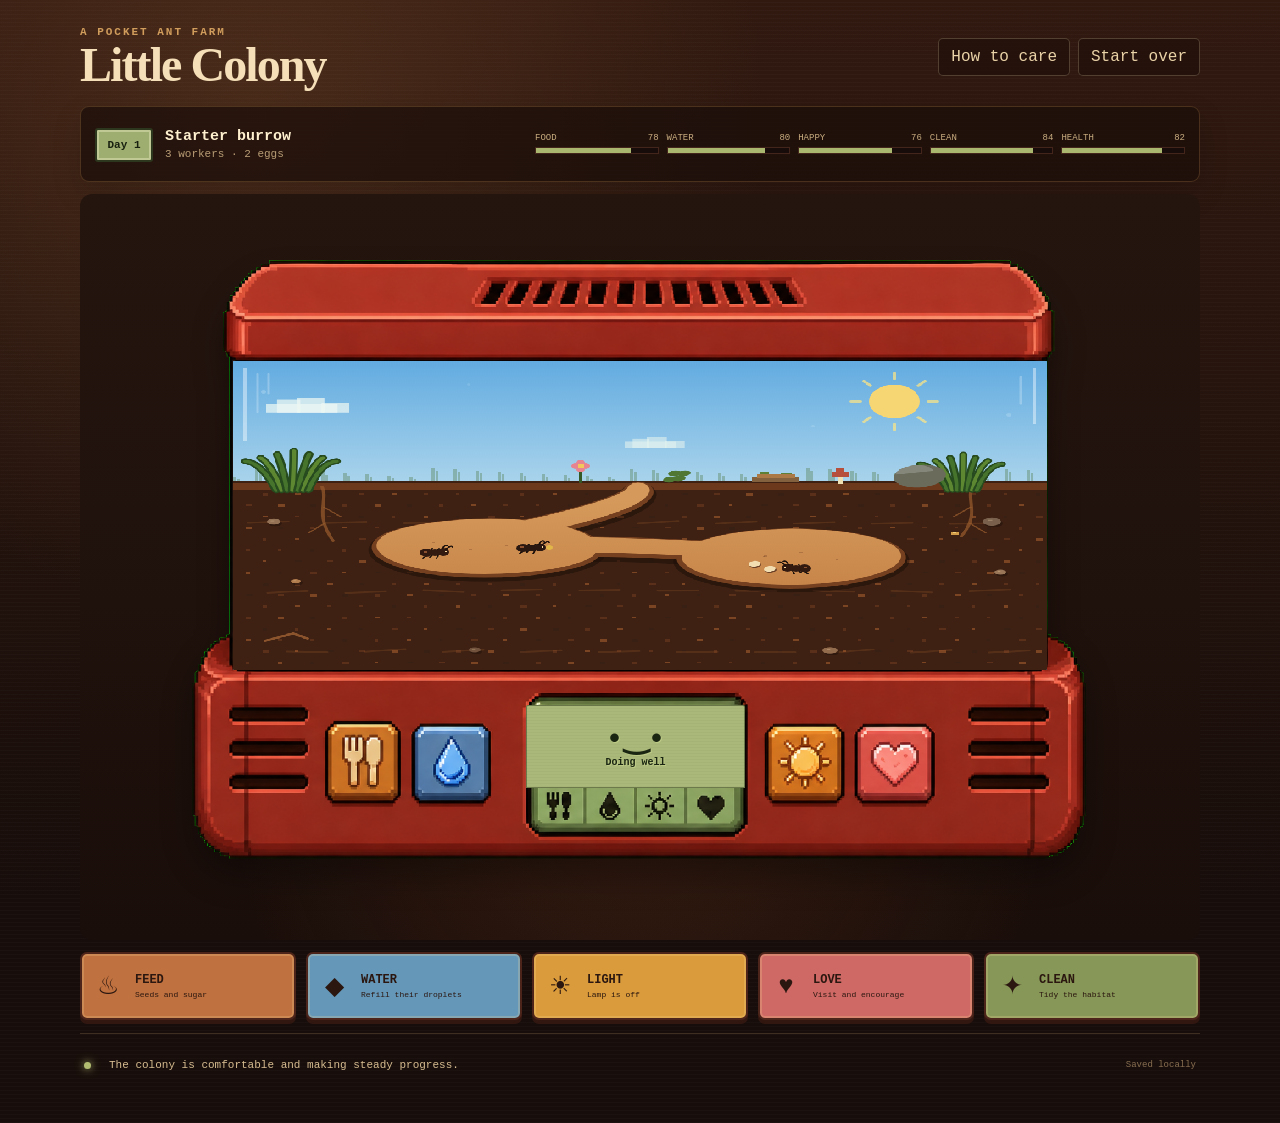
==== ant-farm/index.html @ 28a612d4 "Add interactive ant farm and fish tank" ====
<!doctype html>
<html lang="en">
<head>
  <meta charset="utf-8">
  <meta name="viewport" content="width=device-width, initial-scale=1">
  <meta name="theme-color" content="#27150f">
  <title>Little Colony</title>
  <link rel="stylesheet" href="styles.css">
</head>
<body>
  <main class="game" aria-labelledby="game-title">
    <header class="game-header">
      <div>
        <p class="eyebrow">A pocket ant farm</p>
        <h1 id="game-title">Little Colony</h1>
      </div>
      <div class="header-actions">
        <button class="text-button" id="help-button" type="button">How to care</button>
        <button class="text-button danger" id="reset-button" type="button">Start over</button>
      </div>
    </header>

    <section class="status-strip" aria-label="Colony status">
      <div class="colony-summary">
        <span class="day-badge" id="day-label">Day 1</span>
        <div>
          <strong id="stage-label">Starter burrow</strong>
          <span id="population-label">3 workers · 2 eggs</span>
        </div>
      </div>
      <div class="meters" id="meters"></div>
    </section>

    <section class="machine-wrap" aria-label="Interactive ant habitat">
      <div class="machine" id="machine">
        <canvas id="habitat" width="960" height="550" aria-label="Animated ant colony habitat"></canvas>

        <div class="lcd" aria-live="polite">
          <span class="lcd-face" id="lcd-face">•ᴗ•</span>
          <span class="lcd-message" id="lcd-message">The colony is settling in.</span>
        </div>

        <button class="machine-button food-button" data-action="feed" type="button" aria-label="Feed the ants">
          <span>Feed</span>
        </button>
        <button class="machine-button water-button" data-action="water" type="button" aria-label="Give the ants water">
          <span>Water</span>
        </button>
        <button class="machine-button light-button" data-action="light" type="button" aria-label="Toggle the habitat lamp" aria-pressed="false">
          <span>Light</span>
        </button>
        <button class="machine-button love-button" data-action="love" type="button" aria-label="Give the colony attention">
          <span>Love</span>
        </button>
      </div>
    </section>

    <section class="care-dock" aria-label="Care controls">
      <button class="care-card food" data-action="feed" type="button">
        <span class="care-icon">♨</span>
        <span><strong>Feed</strong><small>Seeds and sugar</small></span>
      </button>
      <button class="care-card water" data-action="water" type="button">
        <span class="care-icon">◆</span>
        <span><strong>Water</strong><small>Refill their droplets</small></span>
      </button>
      <button class="care-card light" data-action="light" type="button" aria-pressed="false">
        <span class="care-icon">☀</span>
        <span><strong>Light</strong><small id="light-note">Lamp is off</small></span>
      </button>
      <button class="care-card love" data-action="love" type="button">
        <span class="care-icon">♥</span>
        <span><strong>Love</strong><small>Visit and encourage</small></span>
      </button>
      <button class="care-card clean" data-action="clean" type="button">
        <span class="care-icon">✦</span>
        <span><strong>Clean</strong><small>Tidy the habitat</small></span>
      </button>
    </section>

    <section class="journal" aria-live="polite">
      <span class="journal-dot" aria-hidden="true"></span>
      <p id="journal-message">Your tiny colony has arrived. Keep their needs balanced and they will build.</p>
      <span class="save-note" id="save-note">Saved locally</span>
    </section>
  </main>

  <dialog id="help-dialog">
    <form method="dialog" class="dialog-card">
      <button class="dialog-close" value="close" aria-label="Close">×</button>
      <p class="eyebrow">Field notes</p>
      <h2>Caring for your colony</h2>
      <p>Keep food, water, happiness, and cleanliness balanced. Healthy ants dig new chambers, raise larvae, and grow the colony.</p>
      <ul>
        <li><strong>Day and night are automatic.</strong> Ants work by day and slow down to rest at night.</li>
        <li><strong>The lamp is optional.</strong> It gives a small warmth boost at night, but leaving it on too long makes the habitat dry.</li>
        <li><strong>Your progress saves automatically.</strong> The colony also changes gently while you are away.</li>
        <li><strong>Watch the glass.</strong> Food carrying, eggs, larvae, tunnel growth, sleeping, and winged ants all appear inside the habitat.</li>
      </ul>
      <button class="primary-button" value="close">Visit the colony</button>
    </form>
  </dialog>

  <script src="game.js"></script>
</body>
</html>
---- ant-farm/styles.css ----
:root {
  color-scheme: dark;
  --ink: #2b1710;
  --cream: #f4dfb8;
  --paper: #dac28f;
  --red: #a93625;
  --deep-red: #5d1716;
  --gold: #e4a73e;
  --blue: #5195be;
  --green: #7e9250;
  --pink: #df6c70;
  --shadow: rgba(24, 8, 5, .44);
}

* { box-sizing: border-box; }

html { min-height: 100%; }

body {
  min-height: 100vh;
  margin: 0;
  color: var(--cream);
  font-family: "Courier New", ui-monospace, monospace;
  background:
    radial-gradient(circle at 20% 10%, rgba(209, 139, 77, .17), transparent 32rem),
    repeating-linear-gradient(0deg, rgba(255,255,255,.018) 0 1px, transparent 1px 4px),
    linear-gradient(#311910, #170d0a 80%);
}

button { font: inherit; }

.game {
  width: min(1120px, calc(100% - 24px));
  margin: 0 auto;
  padding: 26px 0 40px;
}

.game-header,
.status-strip,
.journal {
  display: flex;
  align-items: center;
  justify-content: space-between;
  gap: 18px;
}

.game-header { margin-bottom: 18px; }

.eyebrow {
  margin: 0 0 4px;
  color: #d19d5c;
  font-size: 11px;
  font-weight: 700;
  letter-spacing: .18em;
  text-transform: uppercase;
}

h1, h2, p { margin-top: 0; }

h1 {
  margin-bottom: 0;
  font-family: Georgia, serif;
  font-size: clamp(30px, 5vw, 48px);
  line-height: .95;
  letter-spacing: -.04em;
}

.header-actions { display: flex; gap: 8px; }

.text-button {
  border: 1px solid rgba(244, 223, 184, .22);
  border-radius: 5px;
  padding: 9px 12px;
  color: #ead3a7;
  background: rgba(33, 16, 11, .72);
  cursor: pointer;
}

.text-button:hover,
.text-button:focus-visible { border-color: #d19d5c; color: #fff2d7; }
.text-button.danger:hover { border-color: #d87067; }

.status-strip {
  min-height: 76px;
  margin-bottom: 12px;
  padding: 12px 14px;
  border: 1px solid rgba(229, 170, 91, .21);
  border-radius: 9px;
  background: rgba(28, 14, 10, .74);
  box-shadow: 0 12px 30px rgba(0,0,0,.14);
}

.colony-summary { display: flex; align-items: center; gap: 12px; min-width: 235px; }
.colony-summary strong, .colony-summary span { display: block; }
.colony-summary strong { color: #fff0cf; font-size: 15px; }
.colony-summary span { margin-top: 3px; color: #b99d75; font-size: 11px; }

.day-badge {
  min-width: 58px;
  border: 2px solid #2d371d;
  border-radius: 3px;
  padding: 9px 5px;
  color: #18200f !important;
  background: #9eae70;
  box-shadow: inset 0 0 0 2px #c0c993;
  font-size: 11px !important;
  font-weight: 700;
  text-align: center;
}

.meters {
  display: grid;
  grid-template-columns: repeat(5, minmax(74px, 1fr));
  width: min(650px, 100%);
  gap: 8px;
}

.meter { min-width: 0; }
.meter-label { display: flex; justify-content: space-between; color: #c9ad80; font-size: 9px; text-transform: uppercase; }
.meter-track { height: 7px; margin-top: 4px; border: 1px solid #44251b; background: #170c09; overflow: hidden; }
.meter-fill { display: block; height: 100%; background: #a9b76f; transition: width .35s ease, background .35s ease; }
.meter-fill.warn { background: #d29b42; }
.meter-fill.danger { background: #bf4b3e; }

.machine-wrap {
  position: relative;
  border-radius: 12px;
  overflow: hidden;
  background:
    radial-gradient(ellipse at 50% 78%, rgba(208, 106, 55, .14), transparent 52%),
    linear-gradient(#25150f, #1a0e0a);
}

.machine {
  position: relative;
  width: 100%;
  aspect-ratio: 3 / 2;
  background: url("assets/enclosure.png") center / contain no-repeat;
  filter: drop-shadow(0 19px 15px rgba(0,0,0,.31));
}

#habitat {
  position: absolute;
  z-index: 1;
  left: 13.65%;
  top: 22.45%;
  width: 72.65%;
  height: 41.3%;
  border-radius: 1px;
  image-rendering: pixelated;
  background: #6fb3dc;
}

.lcd {
  position: absolute;
  z-index: 2;
  left: 39.85%;
  top: 68.5%;
  width: 19.5%;
  height: 11.1%;
  display: flex;
  flex-direction: column;
  align-items: center;
  justify-content: center;
  gap: 2px;
  border: 1px solid rgba(41, 54, 24, .48);
  border-radius: 2px 2px 0 0;
  color: #1b2612;
  background:
    repeating-linear-gradient(0deg, rgba(35, 49, 21, .035) 0 1px, transparent 1px 3px),
    #aab879;
  text-align: center;
  pointer-events: none;
  text-shadow: 1px 1px rgba(203, 216, 145, .6);
}

.lcd-face { font-size: clamp(14px, 2.4vw, 30px); font-weight: 700; line-height: 1; }
.lcd-message { width: 76%; font-size: clamp(5px, .8vw, 10px); font-weight: 700; line-height: 1.1; }

.machine-button {
  position: absolute;
  z-index: 4;
  border: 0;
  border-radius: 4px;
  color: transparent;
  background: transparent;
  cursor: pointer;
}

.machine-button span { position: absolute; width: 1px; height: 1px; overflow: hidden; clip: rect(0 0 0 0); }
.machine-button:hover { box-shadow: 0 0 0 3px rgba(255, 232, 170, .48), 0 0 14px rgba(255, 190, 95, .5); }
.machine-button:focus-visible { outline: 3px solid #fff0b5; outline-offset: 2px; }
.machine-button:active { transform: translateY(2px); }
.machine-button[aria-pressed="true"] { box-shadow: 0 0 0 3px rgba(255, 222, 123, .65), 0 0 20px #e9a84a; }
.food-button { left: 22.4%; top: 71.1%; width: 6.2%; height: 11.2%; }
.water-button { left: 30%; top: 71.1%; width: 6.3%; height: 11.2%; }
.light-button { left: 61.7%; top: 71.1%; width: 6.3%; height: 11.2%; }
.love-button { left: 69.4%; top: 71.1%; width: 6.5%; height: 11.2%; }

.care-dock {
  display: grid;
  grid-template-columns: repeat(5, 1fr);
  gap: 10px;
  margin-top: 12px;
}

.care-card {
  min-height: 68px;
  display: flex;
  align-items: center;
  gap: 10px;
  border: 2px solid #4c241a;
  border-radius: 7px;
  padding: 9px;
  color: #2b1710;
  background: #bf713f;
  box-shadow: inset 0 0 0 2px rgba(255, 223, 155, .22), 0 4px 0 #321711;
  cursor: pointer;
  text-align: left;
}

.care-card:hover,
.care-card:focus-visible { transform: translateY(-1px); filter: brightness(1.08); outline: 2px solid #f3d79e; outline-offset: 2px; }
.care-card:active { transform: translateY(3px); box-shadow: inset 0 0 0 2px rgba(255,223,155,.18), 0 1px 0 #321711; }
.care-card.water { background: #6597b8; }
.care-card.light { background: #d99b3b; }
.care-card.love { background: #ce6965; }
.care-card.clean { background: #879757; }
.care-card[aria-pressed="true"] { outline: 3px solid #ffe391; filter: brightness(1.13); }
.care-icon { width: 34px; font-size: 25px; text-align: center; }
.care-card strong, .care-card small { display: block; }
.care-card strong { font-size: 12px; text-transform: uppercase; }
.care-card small { margin-top: 3px; font-size: 8px; line-height: 1.15; }

.journal {
  min-height: 50px;
  margin-top: 13px;
  border-top: 1px solid rgba(230, 195, 139, .18);
  padding: 13px 4px 0;
  color: #d7bd91;
  font-size: 11px;
}
.journal p { flex: 1; margin: 0; }
.journal-dot { width: 7px; height: 7px; border-radius: 50%; background: #b2bd72; box-shadow: 0 0 8px #b2bd72; }
.save-note { color: #886f51; font-size: 9px; white-space: nowrap; }

dialog {
  width: min(520px, calc(100% - 24px));
  border: 0;
  padding: 0;
  color: #2c190f;
  background: transparent;
}
dialog::backdrop { background: rgba(12, 6, 4, .78); backdrop-filter: blur(3px); }
.dialog-card { position: relative; border: 5px solid #6b271d; border-radius: 10px; padding: 27px; background: #ead4a9; box-shadow: inset 0 0 0 3px #bd7e46, 0 20px 50px rgba(0,0,0,.5); }
.dialog-card h2 { font-family: Georgia, serif; font-size: 28px; }
.dialog-card p, .dialog-card li { font-size: 12px; line-height: 1.55; }
.dialog-card li + li { margin-top: 7px; }
.dialog-close { position: absolute; right: 12px; top: 9px; border: 0; color: #6b271d; background: none; font-size: 24px; cursor: pointer; }
.primary-button { width: 100%; border: 2px solid #572319; border-radius: 5px; padding: 11px; color: #fff0d0; background: #9e3b2c; font-weight: 700; cursor: pointer; }

@media (max-width: 780px) {
  .game { width: min(100% - 12px, 720px); padding-top: 15px; }
  .status-strip { align-items: stretch; flex-direction: column; }
  .meters { grid-template-columns: repeat(5, 1fr); }
  .care-dock { grid-template-columns: repeat(2, 1fr); }
  .care-card:last-child { grid-column: span 2; }
}

@media (max-width: 500px) {
  .game-header { align-items: flex-end; }
  .header-actions { flex-direction: column; }
  .text-button { padding: 7px 8px; font-size: 9px; }
  .meters { gap: 4px; }
  .meter-label span:last-child { display: none; }
  .machine-wrap { margin-inline: -6px; border-radius: 0; }
  .care-card { min-height: 60px; }
  .journal { align-items: flex-start; }
  .save-note { display: none; }
}

@media (prefers-reduced-motion: reduce) {
  *, *::before, *::after { scroll-behavior: auto !important; transition-duration: .01ms !important; animation-duration: .01ms !important; }
}
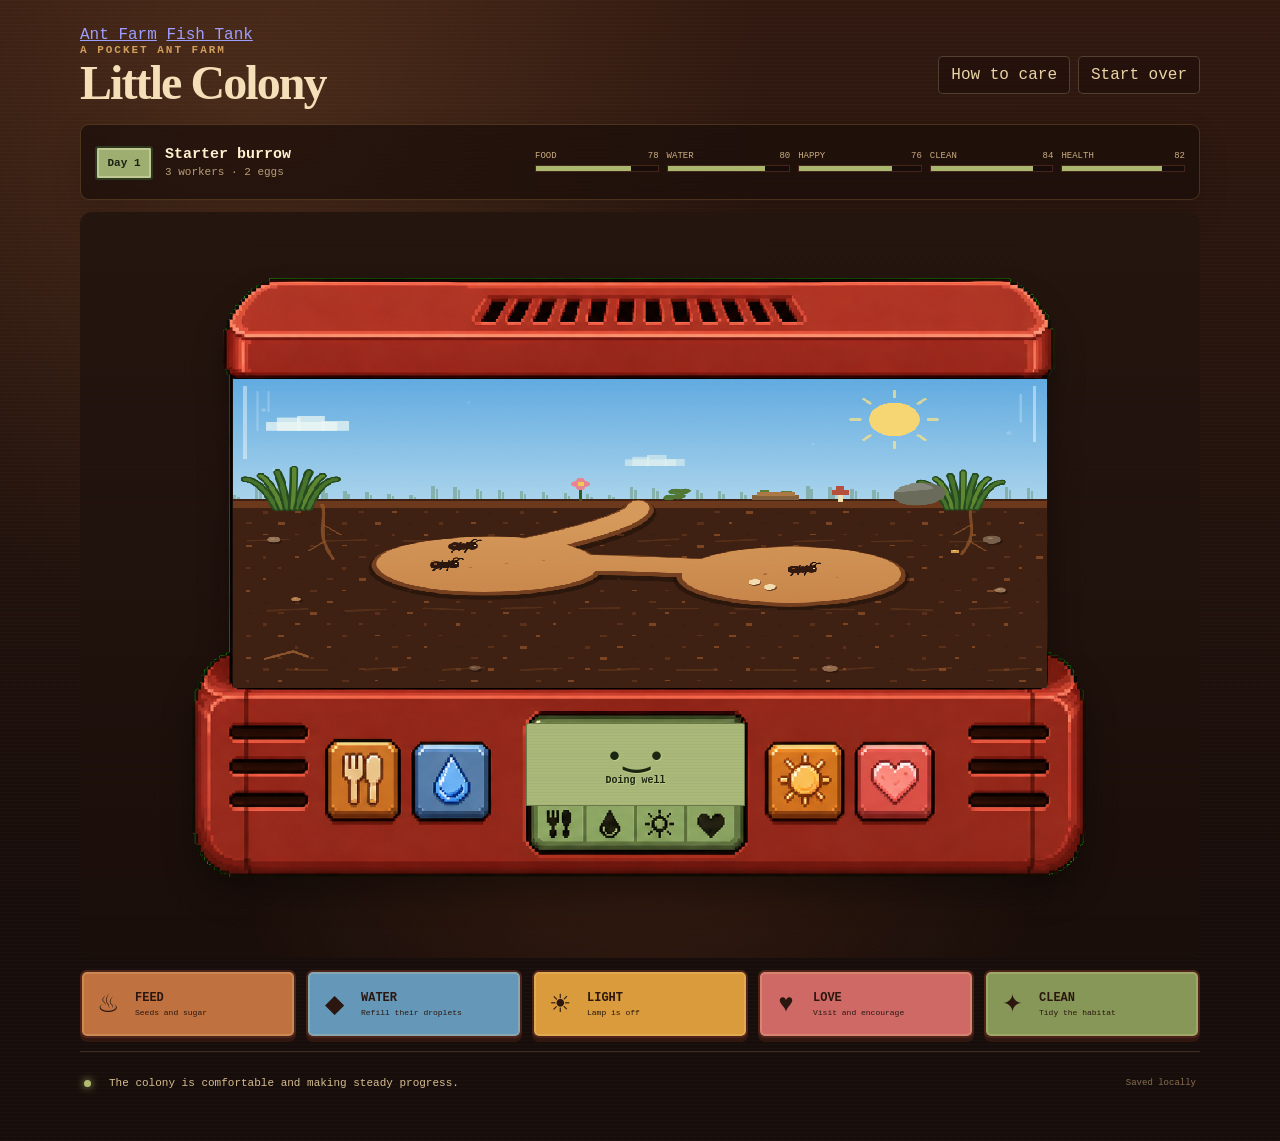
==== commit 95865116: "Align pet days with real time" ====
--- a/ant-farm/index.html
+++ b/ant-farm/index.html
@@ -9,6 +9,11 @@
 </head>
 <body>
   <main class="game" aria-labelledby="game-title">
+    <nav class="pet-tabs" aria-label="Pet habitats">
+      <a class="pet-tab active" href="../ant-farm/index.html" aria-current="page">Ant Farm</a>
+      <a class="pet-tab" href="../fish-tank/index.html">Fish Tank</a>
+    </nav>
+
     <header class="game-header">
       <div>
         <p class="eyebrow">A pocket ant farm</p>
@@ -92,7 +97,7 @@
       <h2>Caring for your colony</h2>
       <p>Keep food, water, happiness, and cleanliness balanced. Healthy ants dig new chambers, raise larvae, and grow the colony.</p>
       <ul>
-        <li><strong>Day and night are automatic.</strong> Ants work by day and slow down to rest at night.</li>
+        <li><strong>The colony day uses real time.</strong> The Day counter advances once every 24 hours. Ants still work and rest through their automatic habitat cycle.</li>
         <li><strong>The lamp is optional.</strong> It gives a small warmth boost at night, but leaving it on too long makes the habitat dry.</li>
         <li><strong>Your progress saves automatically.</strong> The colony also changes gently while you are away.</li>
         <li><strong>Watch the glass.</strong> Food carrying, eggs, larvae, tunnel growth, sleeping, and winged ants all appear inside the habitat.</li>
